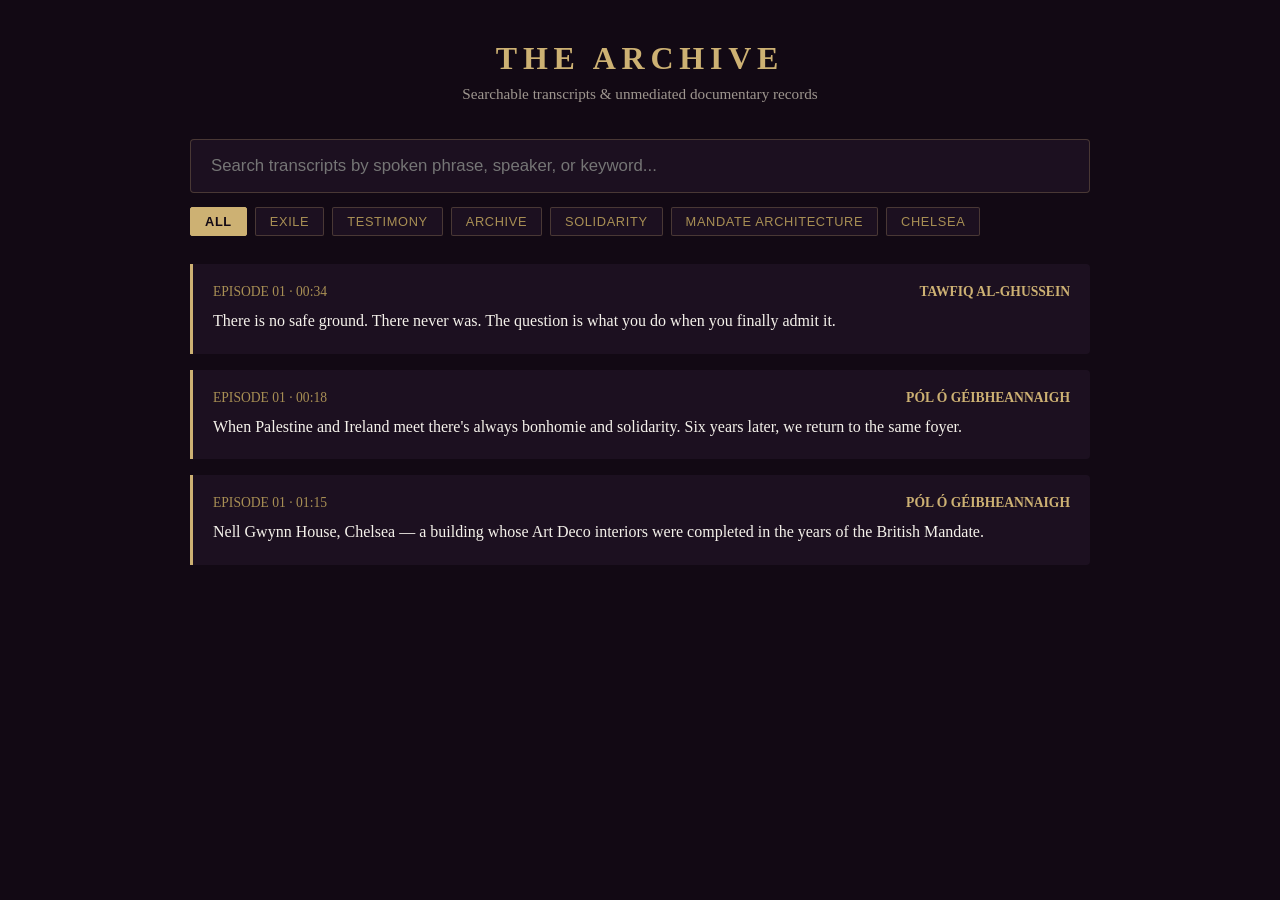
==== archive.html @ 0892f9cc "Add searchable transcript archive interface" ====
<!DOCTYPE html>
<html lang="en-GB">
<head>
  <meta charset="UTF-8" />
  <meta name="viewport" content="width=device-width, initial-scale=1.0" />
  <title>No Safe Ground — The Archive</title>
  <style>
    :root {
      --bg-plum: #120914;
      --bg-surface: #1C1020;
      --gold-primary: #CDB173;
      --gold-muted: #A88F54;
      --text-main: #F5F2EB;
      --text-muted: #9E968F;
      --border-line: rgba(205, 177, 115, 0.25);
    }
    * { box-sizing: border-box; margin: 0; padding: 0; }
    body {
      background-color: var(--bg-plum);
      color: var(--text-main);
      font-family: -apple-system, BlinkMacSystemFont, "Segoe UI", Roboto, serif;
      padding: 40px 20px;
    }
    .container { max-width: 900px; margin: 0 auto; }
    .header { text-align: center; margin-bottom: 36px; }
    .header h1 {
      color: var(--gold-primary);
      letter-spacing: 0.18em;
      text-transform: uppercase;
      font-size: 2rem;
      margin-bottom: 8px;
    }
    .header p { color: var(--text-muted); font-size: 0.95rem; }
    .controls { display: flex; flex-direction: column; gap: 14px; margin-bottom: 28px; }
    .search-input {
      width: 100%;
      padding: 16px 20px;
      background: var(--bg-surface);
      border: 1px solid var(--border-line);
      border-radius: 4px;
      color: var(--text-main);
      font-size: 1.05rem;
      outline: none;
    }
    .search-input:focus { border-color: var(--gold-primary); }
    .filters { display: flex; flex-wrap: wrap; gap: 8px; }
    .filter-btn {
      background: var(--bg-surface);
      border: 1px solid var(--border-line);
      color: var(--gold-muted);
      padding: 6px 14px;
      border-radius: 2px;
      font-size: 0.8rem;
      cursor: pointer;
      text-transform: uppercase;
      letter-spacing: 0.05em;
    }
    .filter-btn.active {
      background: var(--gold-primary);
      color: var(--bg-plum);
      border-color: var(--gold-primary);
      font-weight: 600;
    }
    .entry-card {
      background: var(--bg-surface);
      border-left: 3px solid var(--gold-primary);
      padding: 20px;
      margin-bottom: 16px;
      border-radius: 0 4px 4px 0;
    }
    .entry-meta {
      display: flex;
      justify-content: space-between;
      color: var(--gold-muted);
      font-size: 0.85rem;
      margin-bottom: 8px;
      text-transform: uppercase;
    }
    .speaker { color: var(--gold-primary); font-weight: 600; }
    .text-body { line-height: 1.6; font-size: 1rem; }
    .highlight { background: rgba(205, 177, 115, 0.3); color: #FFF; padding: 0 2px; }
  </style>
</head>
<body>
  <div class="container">
    <div class="header">
      <h1>The Archive</h1>
      <p>Searchable transcripts & unmediated documentary records</p>
    </div>
    <div class="controls">
      <input type="text" id="queryInput" class="search-input" placeholder="Search transcripts by spoken phrase, speaker, or keyword..." />
      <div class="filters" id="tagFilters"></div>
    </div>
    <div id="results"></div>
  </div>

  <script>
    const sampleData = [
      {
        id: "seg-01",
        episode: "Episode 01",
        guest: "Tawfiq Al-Ghussein",
        timestamp: "00:34",
        speaker: "Tawfiq Al-Ghussein",
        tags: ["Exile", "Testimony"],
        text: "There is no safe ground. There never was. The question is what you do when you finally admit it."
      },
      {
        id: "seg-02",
        episode: "Episode 01",
        guest: "Tawfiq Al-Ghussein",
        timestamp: "00:18",
        speaker: "Pól Ó Géibheannaigh",
        tags: ["Archive", "Solidarity"],
        text: "When Palestine and Ireland meet there's always bonhomie and solidarity. Six years later, we return to the same foyer."
      },
      {
        id: "seg-03",
        episode: "Episode 01",
        guest: "Tawfiq Al-Ghussein",
        timestamp: "01:15",
        speaker: "Pól Ó Géibheannaigh",
        tags: ["Mandate Architecture", "Chelsea"],
        text: "Nell Gwynn House, Chelsea — a building whose Art Deco interiors were completed in the years of the British Mandate."
      }
    ];

    let activeTag = "";

    function initFilters() {
      const tags = Array.from(new Set(sampleData.flatMap(d => d.tags)));
      const container = document.getElementById("tagFilters");
      container.innerHTML = `<button class="filter-btn active" onclick="setFilter('')">All</button>` +
        tags.map(t => `<button class="filter-btn" onclick="setFilter('${t}')">${t}</button>`).join("");
    }

    function setFilter(tag) {
      activeTag = tag;
      document.querySelectorAll(".filter-btn").forEach(btn => {
        btn.classList.toggle("active", (btn.textContent === tag) || (!tag && btn.textContent === "All"));
      });
      render();
    }

    function render() {
      const q = document.getElementById("queryInput").value.toLowerCase().trim();
      const container = document.getElementById("results");
      container.innerHTML = "";

      const filtered = sampleData.filter(d => {
        const matchesQ = !q || d.text.toLowerCase().includes(q) || d.speaker.toLowerCase().includes(q);
        const matchesTag = !activeTag || d.tags.includes(activeTag);
        return matchesQ && matchesTag;
      });

      if (!filtered.length) {
        container.innerHTML = `<p style="text-align: center; color: var(--text-muted); margin-top: 30px;">No archive entries found.</p>`;
        return;
      }

      filtered.forEach(d => {
        let t = d.text;
        if (q) t = t.replace(new RegExp(`(${q})`, "gi"), `<span class="highlight">$1</span>`);
        const el = document.createElement("div");
        el.className = "entry-card";
        el.innerHTML = `
          <div class="entry-meta">
            <span>${d.episode} · ${d.timestamp}</span>
            <span class="speaker">${d.speaker}</span>
          </div>
          <div class="text-body">${t}</div>
        `;
        container.appendChild(el);
      });
    }

    document.getElementById("queryInput").addEventListener("input", render);
    initFilters();
    render();
  </script>
</body>
</html>
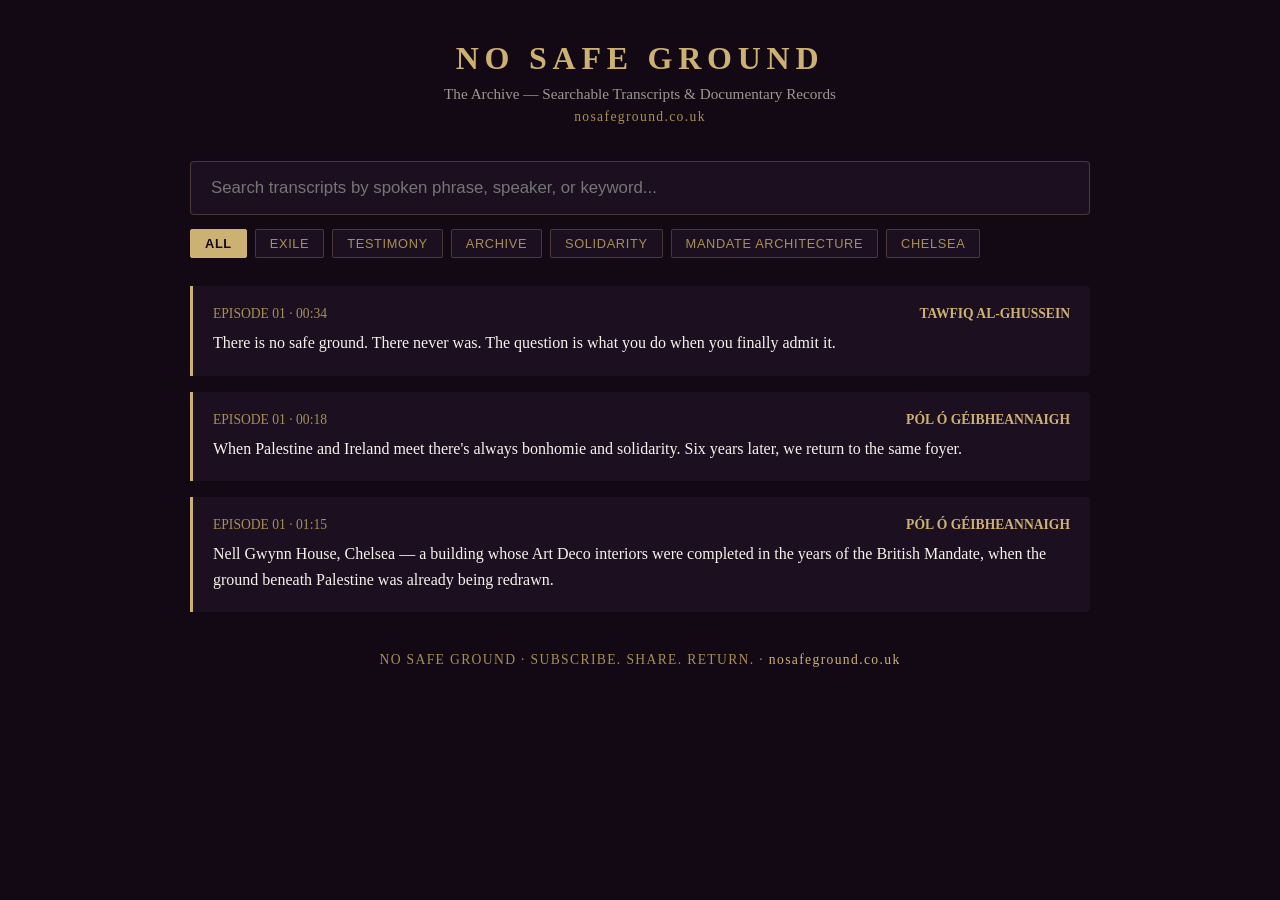
==== commit a80faa03: "Deploy updated archive.html locked to nosafeground.co.uk" ====
--- a/archive.html
+++ b/archive.html
@@ -31,6 +31,7 @@
       margin-bottom: 8px;
     }
     .header p { color: var(--text-muted); font-size: 0.95rem; }
+    .header .domain-link { display: inline-block; margin-top: 6px; color: var(--gold-muted); text-decoration: none; font-size: 0.85rem; letter-spacing: 0.1em; }
     .controls { display: flex; flex-direction: column; gap: 14px; margin-bottom: 28px; }
     .search-input {
       width: 100%;
@@ -79,19 +80,24 @@
     .speaker { color: var(--gold-primary); font-weight: 600; }
     .text-body { line-height: 1.6; font-size: 1rem; }
     .highlight { background: rgba(205, 177, 115, 0.3); color: #FFF; padding: 0 2px; }
+    .footer { text-align: center; margin-top: 40px; color: var(--gold-muted); font-size: 0.85rem; letter-spacing: 0.1em; }
   </style>
 </head>
 <body>
   <div class="container">
     <div class="header">
-      <h1>The Archive</h1>
-      <p>Searchable transcripts & unmediated documentary records</p>
+      <h1>No Safe Ground</h1>
+      <p>The Archive — Searchable Transcripts & Documentary Records</p>
+      <a href="https://nosafeground.co.uk" class="domain-link">nosafeground.co.uk</a>
     </div>
     <div class="controls">
       <input type="text" id="queryInput" class="search-input" placeholder="Search transcripts by spoken phrase, speaker, or keyword..." />
       <div class="filters" id="tagFilters"></div>
     </div>
     <div id="results"></div>
+    <div class="footer">
+      <p>NO SAFE GROUND · SUBSCRIBE. SHARE. RETURN. · <a href="https://nosafeground.co.uk" style="color: var(--gold-primary); text-decoration: none;">nosafeground.co.uk</a></p>
+    </div>
   </div>
 
   <script>
@@ -121,7 +127,7 @@
         timestamp: "01:15",
         speaker: "Pól Ó Géibheannaigh",
         tags: ["Mandate Architecture", "Chelsea"],
-        text: "Nell Gwynn House, Chelsea — a building whose Art Deco interiors were completed in the years of the British Mandate."
+        text: "Nell Gwynn House, Chelsea — a building whose Art Deco interiors were completed in the years of the British Mandate, when the ground beneath Palestine was already being redrawn."
       }
     ];
 
